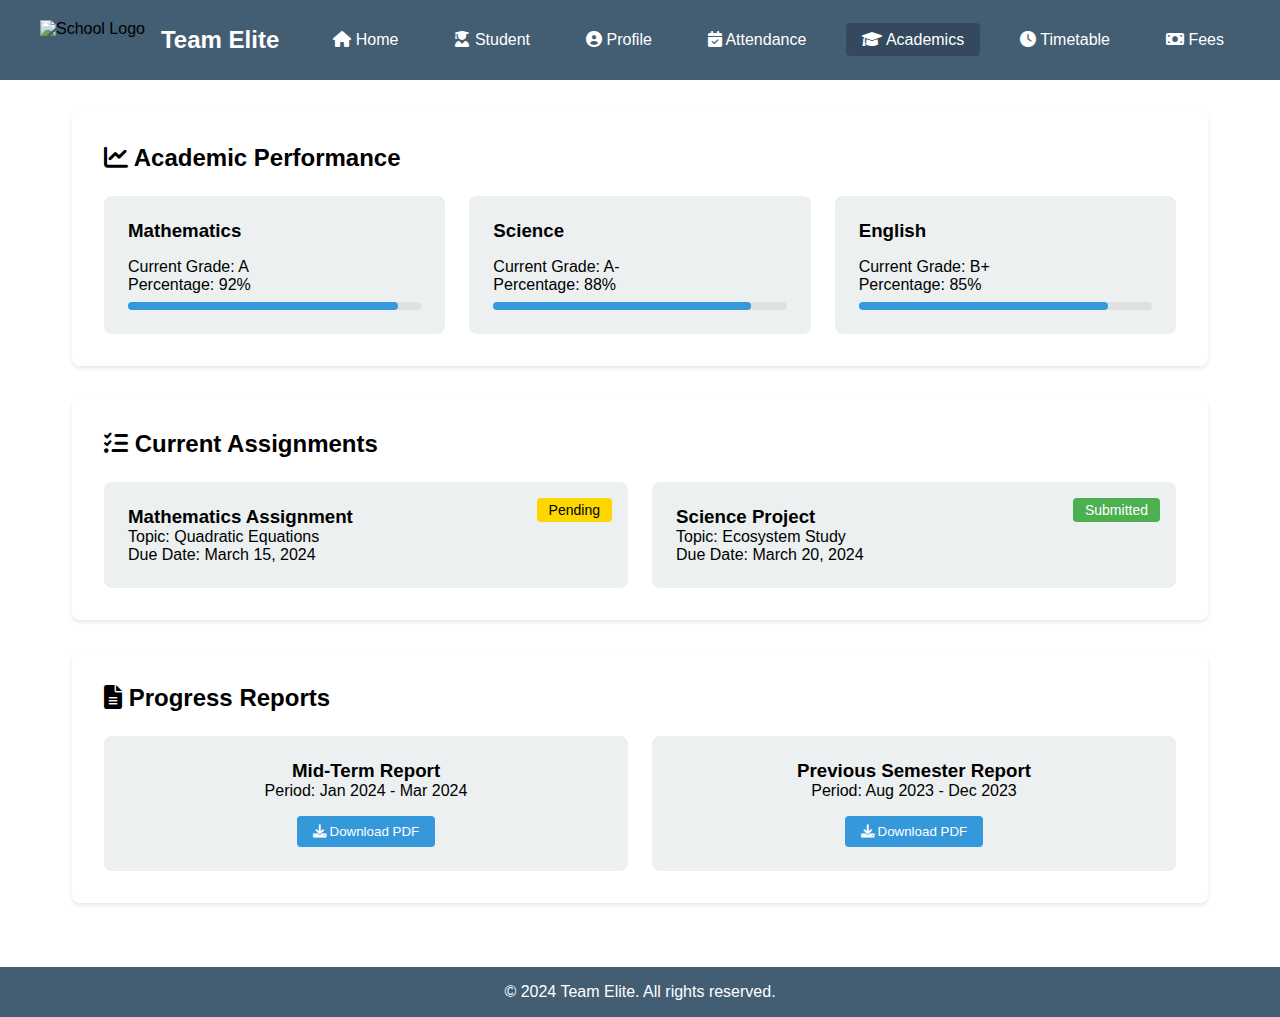
==== student/academics.html @ 6996a9db "updated student section" ====
<!DOCTYPE html>
<html lang="en">
<head>
    <meta charset="UTF-8">
    <meta name="viewport" content="width=device-width, initial-scale=1.0">
    <title>Student Academics - School Management System</title>
    <link rel="stylesheet" href="../styles.css">
    <link rel="stylesheet" href="styles.css">
    <link rel="stylesheet" href="academics.css">
    <link rel="stylesheet" href="https://cdnjs.cloudflare.com/ajax/libs/font-awesome/6.0.0/css/all.min.css">
</head>
<body>
    <header>
        <nav class="navbar">
            <div class="logo-container">
                <img src="../assets/school-logo.png" alt="School Logo" class="logo">
                <h1>Team Elite</h1>
            </div>
            <ul class="nav-links">
                <li><a href="../index.html"><i class="fas fa-home"></i> Home</a></li>
                <li><a href="dashboard.html"><i class="fas fa-user-graduate"></i> Student</a></li>
                <li><a href="profile.html"><i class="fas fa-user-circle"></i> Profile</a></li>
                <li><a href="attendance.html"><i class="fas fa-calendar-check"></i> Attendance</a></li>
                <li><a href="academics.html" class="active"><i class="fas fa-graduation-cap"></i> Academics</a></li>
                <li><a href="timetable.html"><i class="fas fa-clock"></i> Timetable</a></li>
                <li><a href="fees.html"><i class="fas fa-money-bill"></i> Fees</a></li>
            </ul>
        </nav>
    </header>

    <main class="academics-container">
        <section class="grades-section">
            <h2><i class="fas fa-chart-line"></i> Academic Performance</h2>
            <div class="semester-grades">
                <div class="subject-grade">
                    <h3>Mathematics</h3>
                    <div class="grade-details">
                        <p>Current Grade: A</p>
                        <p>Percentage: 92%</p>
                        <div class="progress-bar">
                            <div class="progress" style="width: 92%"></div>
                        </div>
                    </div>
                </div>
                <div class="subject-grade">
                    <h3>Science</h3>
                    <div class="grade-details">
                        <p>Current Grade: A-</p>
                        <p>Percentage: 88%</p>
                        <div class="progress-bar">
                            <div class="progress" style="width: 88%"></div>
                        </div>
                    </div>
                </div>
                <div class="subject-grade">
                    <h3>English</h3>
                    <div class="grade-details">
                        <p>Current Grade: B+</p>
                        <p>Percentage: 85%</p>
                        <div class="progress-bar">
                            <div class="progress" style="width: 85%"></div>
                        </div>
                    </div>
                </div>
            </div>
        </section>

        <section class="assignments-section">
            <h2><i class="fas fa-tasks"></i> Current Assignments</h2>
            <div class="assignments-list">
                <div class="assignment-card">
                    <h3>Mathematics Assignment</h3>
                    <p>Topic: Quadratic Equations</p>
                    <p>Due Date: March 15, 2024</p>
                    <span class="status pending">Pending</span>
                </div>
                <div class="assignment-card">
                    <h3>Science Project</h3>
                    <p>Topic: Ecosystem Study</p>
                    <p>Due Date: March 20, 2024</p>
                    <span class="status submitted">Submitted</span>
                </div>
            </div>
        </section>

        <section class="reports-section">
            <h2><i class="fas fa-file-alt"></i> Progress Reports</h2>
            <div class="reports-list">
                <div class="report-card">
                    <h3>Mid-Term Report</h3>
                    <p>Period: Jan 2024 - Mar 2024</p>
                    <button class="download-btn"><i class="fas fa-download"></i> Download PDF</button>
                </div>
                <div class="report-card">
                    <h3>Previous Semester Report</h3>
                    <p>Period: Aug 2023 - Dec 2023</p>
                    <button class="download-btn"><i class="fas fa-download"></i> Download PDF</button>
                </div>
            </div>
        </section>
    </main>

    <footer>
        <p>&copy; 2024 Team Elite. All rights reserved.</p>
    </footer>

    <script src="../assets/script.js"></script>
    <script src="academics.js"></script>
</body>
</html>
---- styles.css ----
* {
    margin: 0;
    padding: 0;
    box-sizing: border-box;
    font-family: 'Arial', sans-serif;
}

:root {
    --primary-color: #435d73;
    --secondary-color: #34495e;
    --accent-color: #3498db;
    --light-bg: #ecf0f1;
    --white: #ffffff;
    --text-dark: #2c3e50;
    --text-light: #7f8c8d;
}

.navbar {
    background-color: var(--primary-color);
    padding: 1.25rem 2.5rem;
    display: flex;
    justify-content: space-between;
    align-items: center;
}

.nav-links {
    display: flex;
    gap: 1.5rem;
    list-style: none;
}

.nav-links a {
    color: var(--white);
    text-decoration: none;
    padding: 0.5rem 1rem;
    border-radius: 4px;
    transition: background-color 0.3s ease;
}

.nav-links a:hover,
.nav-links a.active {
    background-color: var(--secondary-color);
    color: var(--white);
}

.logo-container {
    display: flex;
    align-items: center;
    gap: 1rem;
}

.logo-container h1 {
    color: var(--white);
    font-size: 1.5rem;
}

.logo {
    height: 40px;
    width: auto;
}

.hero {
    position: relative;
    background: linear-gradient(rgba(44, 62, 80, 0.7), rgba(52, 73, 94, 0.7)), url('https://images.unsplash.com/photo-1523050854058-8df90110c9f1?auto=format&fit=crop&q=80');
    background-size: cover;
    background-position: center;
    color: var(--white);
    padding: 5rem 2rem;
    text-align: center;
}

.hero-content {
    max-width: 800px;
    margin: 0 auto;
}

.hero h2 {
    font-size: 2.5rem;
    margin-bottom: 1rem;
    font-weight: 700;
}

.hero p {
    font-size: 1.2rem;
    margin-bottom: 2rem;
    color: var(--light-bg);
}

.cta-buttons {
    display: flex;
    gap: 1rem;
    justify-content: center;
}

.cta-button {
    padding: 0.8rem 2rem;
    border-radius: 4px;
    text-decoration: none;
    font-weight: bold;
    transition: all 0.3s ease;
}

.cta-button:first-child {
    background-color: var(--accent-color);
    color: var(--white);
}

.cta-button:first-child:hover {
    background-color: #2980b9;
}

.cta-button.secondary {
    background-color: transparent;
    border: 2px solid var(--white);
    color: var(--white);
}

.cta-button.secondary:hover {
    background-color: var(--white);
    color: var(--primary-color);
}

.features {
    padding: 4rem 2rem;
    background-color: var(--white);
}

.features h2 {
    text-align: center;
    margin-bottom: 3rem;
    color: var(--primary-color);
    font-size: 2.5rem;
    font-weight: 700;
}

.feature-cards {
    display: grid;
    grid-template-columns: repeat(auto-fit, minmax(250px, 1fr));
    gap: 2rem;
    max-width: 1200px;
    margin: 0 auto;
}

.feature-card {
    background: var(--light-bg);
    padding: 2.5rem;
    border-radius: 8px;
    text-align: center;
    transition: all 0.3s ease;
    box-shadow: 0 2px 4px rgba(0,0,0,0.1);
}

.feature-card:hover {
    transform: translateY(-5px);
    box-shadow: 0 4px 8px rgba(0,0,0,0.15);
}

.feature-card i {
    font-size: 2.5rem;
    color: var(--accent-color);
    margin-bottom: 1.5rem;
}

.feature-card h3 {
    color: var(--primary-color);
    margin-bottom: 1rem;
    font-size: 1.25rem;
}

.feature-card p {
    color: var(--text-light);
}

footer {
    background-color: var(--primary-color);
    color: var(--white);
    text-align: center;
    padding: 1rem;
}

@media (max-width: 768px) {
    .navbar {
        flex-direction: column;
        gap: 1rem;
    }

    .nav-links {
        flex-direction: column;
        width: 100%;
        text-align: center;
    }

    .hero h2 {
        font-size: 2rem;
    }

    .cta-buttons {
        flex-direction: column;
    }

    .feature-cards {
        grid-template-columns: 1fr;
    }
}
---- student/academics.css ----
/* Academics Page Styles */
.academics-container {
    padding: 2rem;
    max-width: 1200px;
    margin: 0 auto;
}

.grades-section,
.assignments-section,
.reports-section {
    background: var(--white);
    border-radius: 8px;
    padding: 2rem;
    margin-bottom: 2rem;
    box-shadow: 0 2px 4px rgba(0,0,0,0.1);
}

.semester-grades {
    display: grid;
    grid-template-columns: repeat(auto-fit, minmax(300px, 1fr));
    gap: 1.5rem;
    margin-top: 1.5rem;
}

.subject-grade {
    background: var(--light-bg);
    padding: 1.5rem;
    border-radius: 8px;
}

.grade-details {
    margin-top: 1rem;
}

.progress-bar {
    background: #e0e0e0;
    height: 8px;
    border-radius: 4px;
    margin-top: 0.5rem;
}

.progress {
    background: var(--accent-color);
    height: 100%;
    border-radius: 4px;
    transition: width 0.3s ease;
}

.assignments-list {
    display: grid;
    grid-template-columns: repeat(auto-fit, minmax(250px, 1fr));
    gap: 1.5rem;
    margin-top: 1.5rem;
}

.assignment-card {
    background: var(--light-bg);
    padding: 1.5rem;
    border-radius: 8px;
    position: relative;
}

.status {
    position: absolute;
    top: 1rem;
    right: 1rem;
    padding: 0.25rem 0.75rem;
    border-radius: 4px;
    font-size: 0.875rem;
}

.status.pending {
    background: #ffd700;
    color: #000;
}

.status.submitted {
    background: #4caf50;
    color: white;
}

.reports-list {
    display: grid;
    grid-template-columns: repeat(auto-fit, minmax(250px, 1fr));
    gap: 1.5rem;
    margin-top: 1.5rem;
}

.report-card {
    background: var(--light-bg);
    padding: 1.5rem;
    border-radius: 8px;
    text-align: center;
}

.download-btn {
    background: var(--accent-color);
    color: white;
    border: none;
    padding: 0.5rem 1rem;
    border-radius: 4px;
    cursor: pointer;
    margin-top: 1rem;
    transition: background-color 0.3s ease;
}

.download-btn:hover {
    background: #2980b9;
}
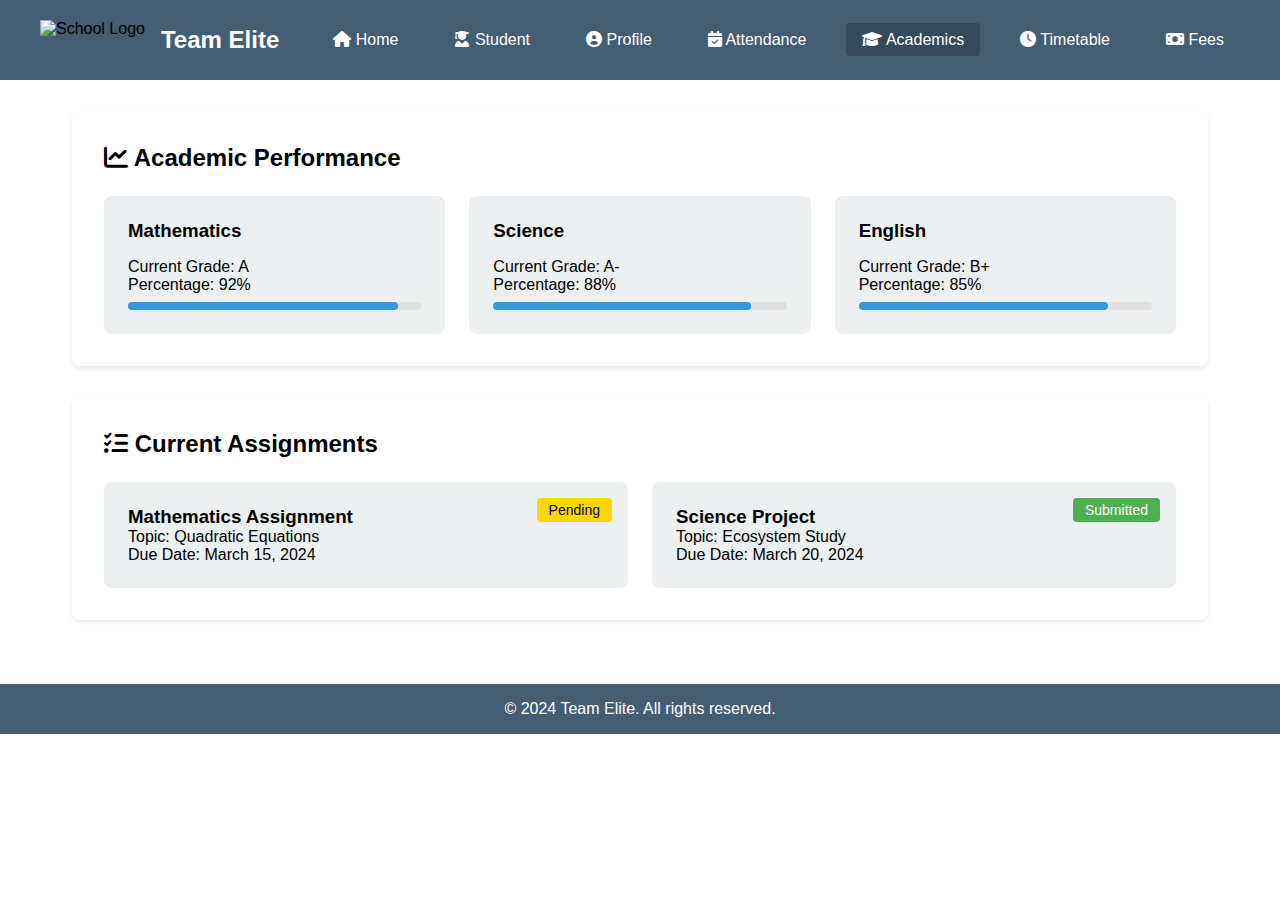
==== commit 0b9fa174: "upgradation of student section" ====
--- a/student/academics.html
+++ b/student/academics.html
@@ -83,21 +83,7 @@
             </div>
         </section>
 
-        <section class="reports-section">
-            <h2><i class="fas fa-file-alt"></i> Progress Reports</h2>
-            <div class="reports-list">
-                <div class="report-card">
-                    <h3>Mid-Term Report</h3>
-                    <p>Period: Jan 2024 - Mar 2024</p>
-                    <button class="download-btn"><i class="fas fa-download"></i> Download PDF</button>
-                </div>
-                <div class="report-card">
-                    <h3>Previous Semester Report</h3>
-                    <p>Period: Aug 2023 - Dec 2023</p>
-                    <button class="download-btn"><i class="fas fa-download"></i> Download PDF</button>
-                </div>
-            </div>
-        </section>
+
     </main>
 
     <footer>
